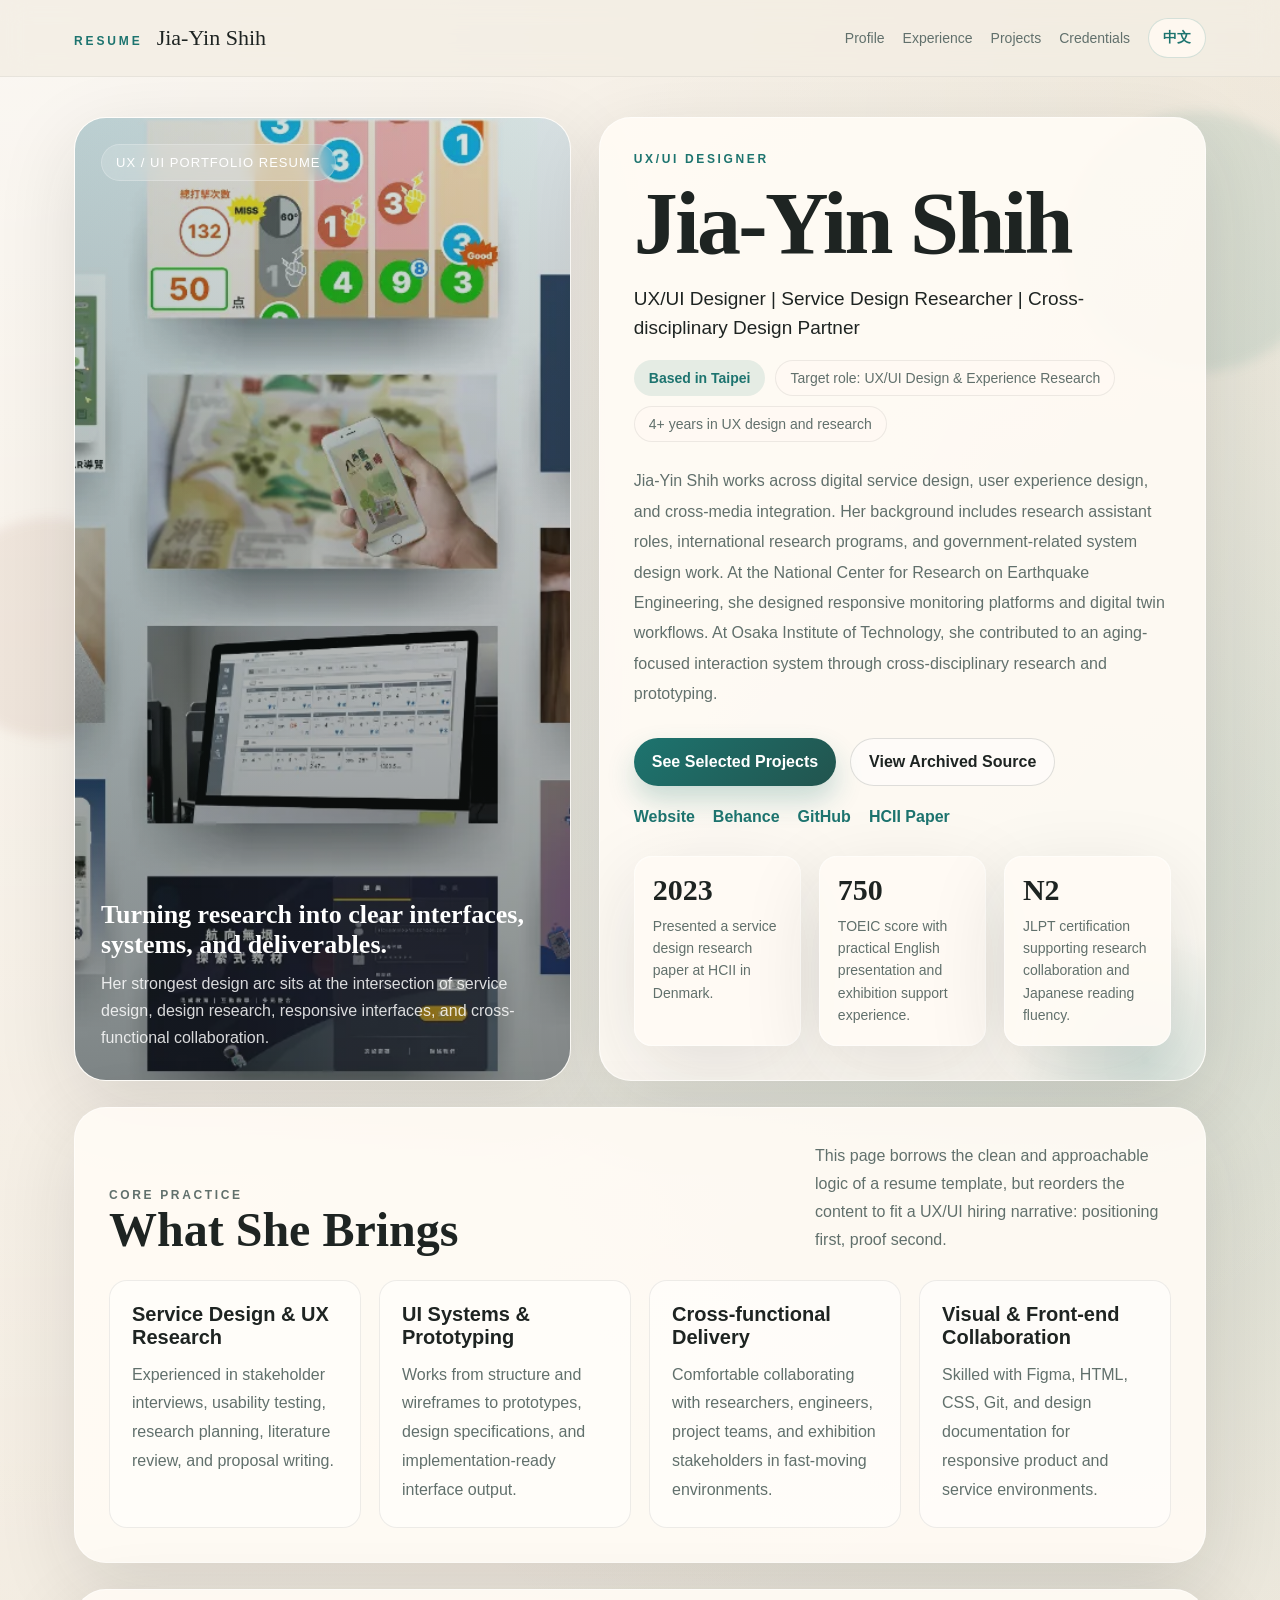
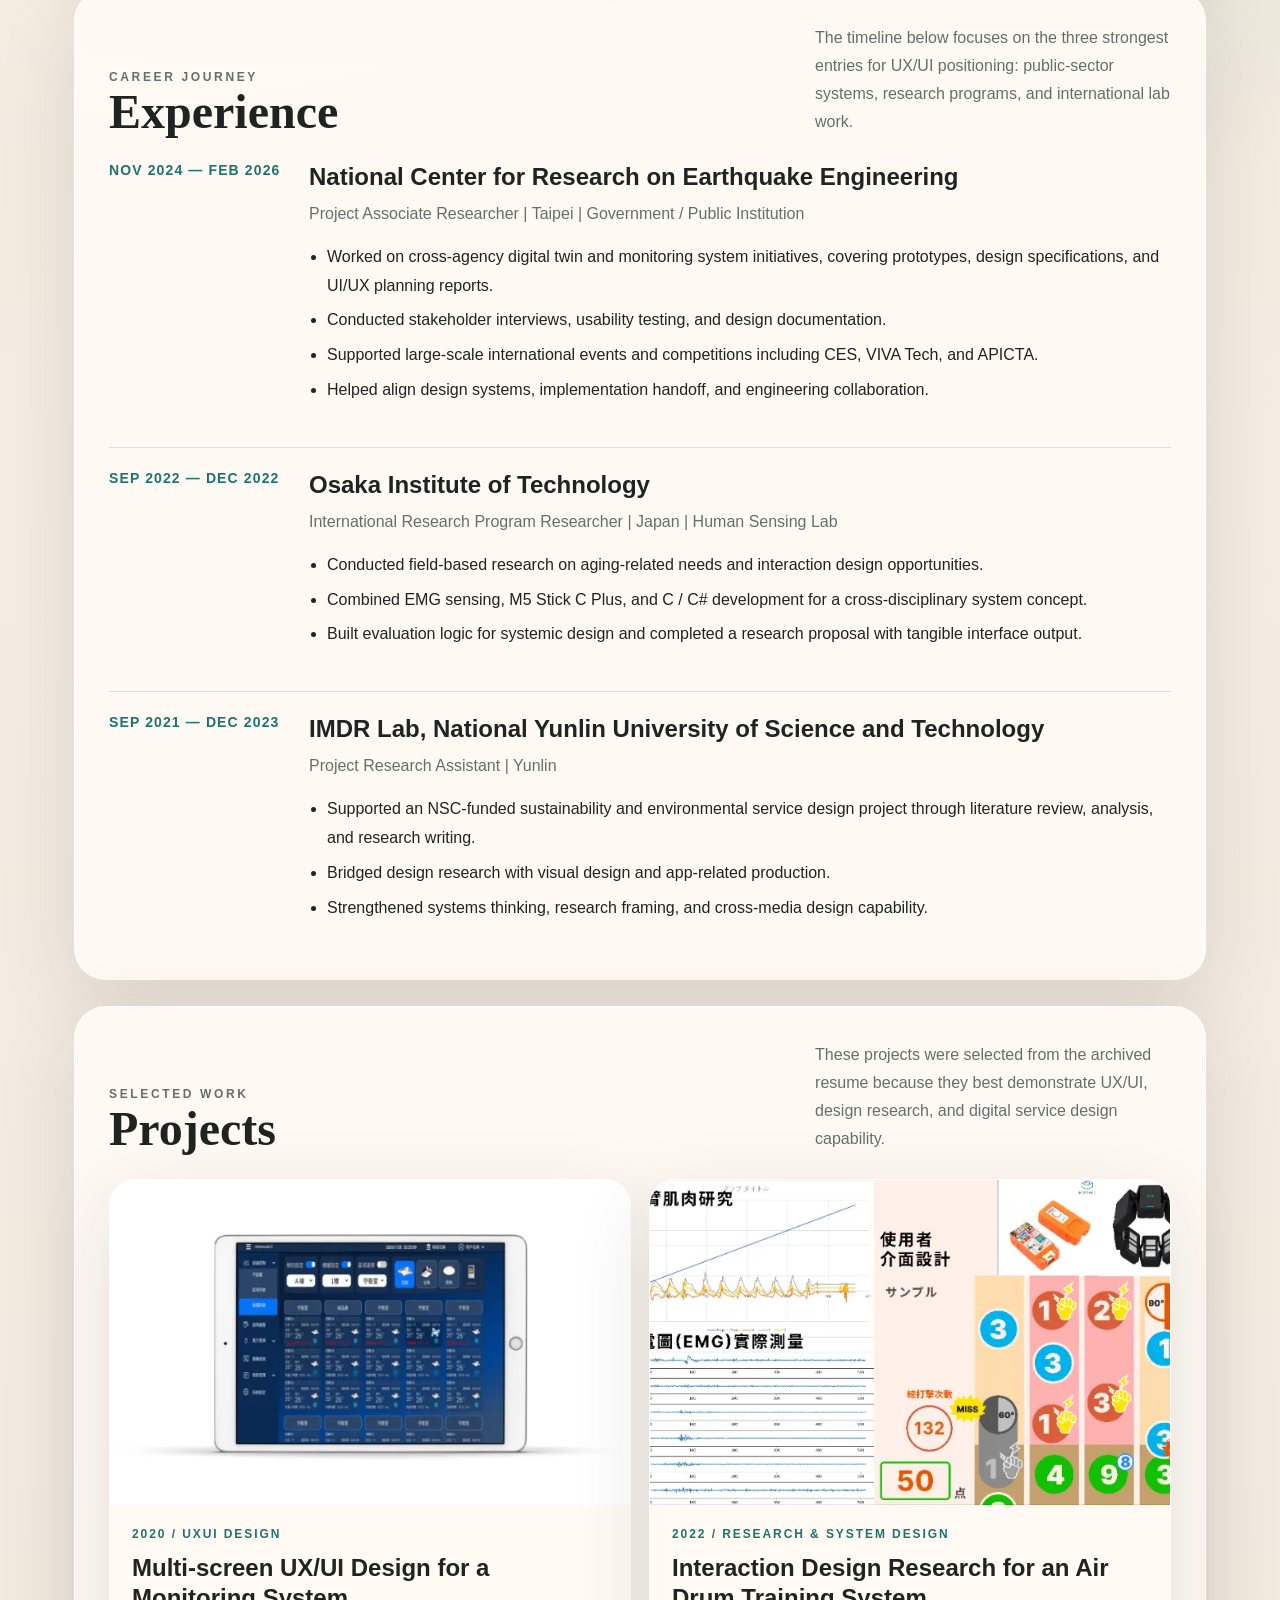
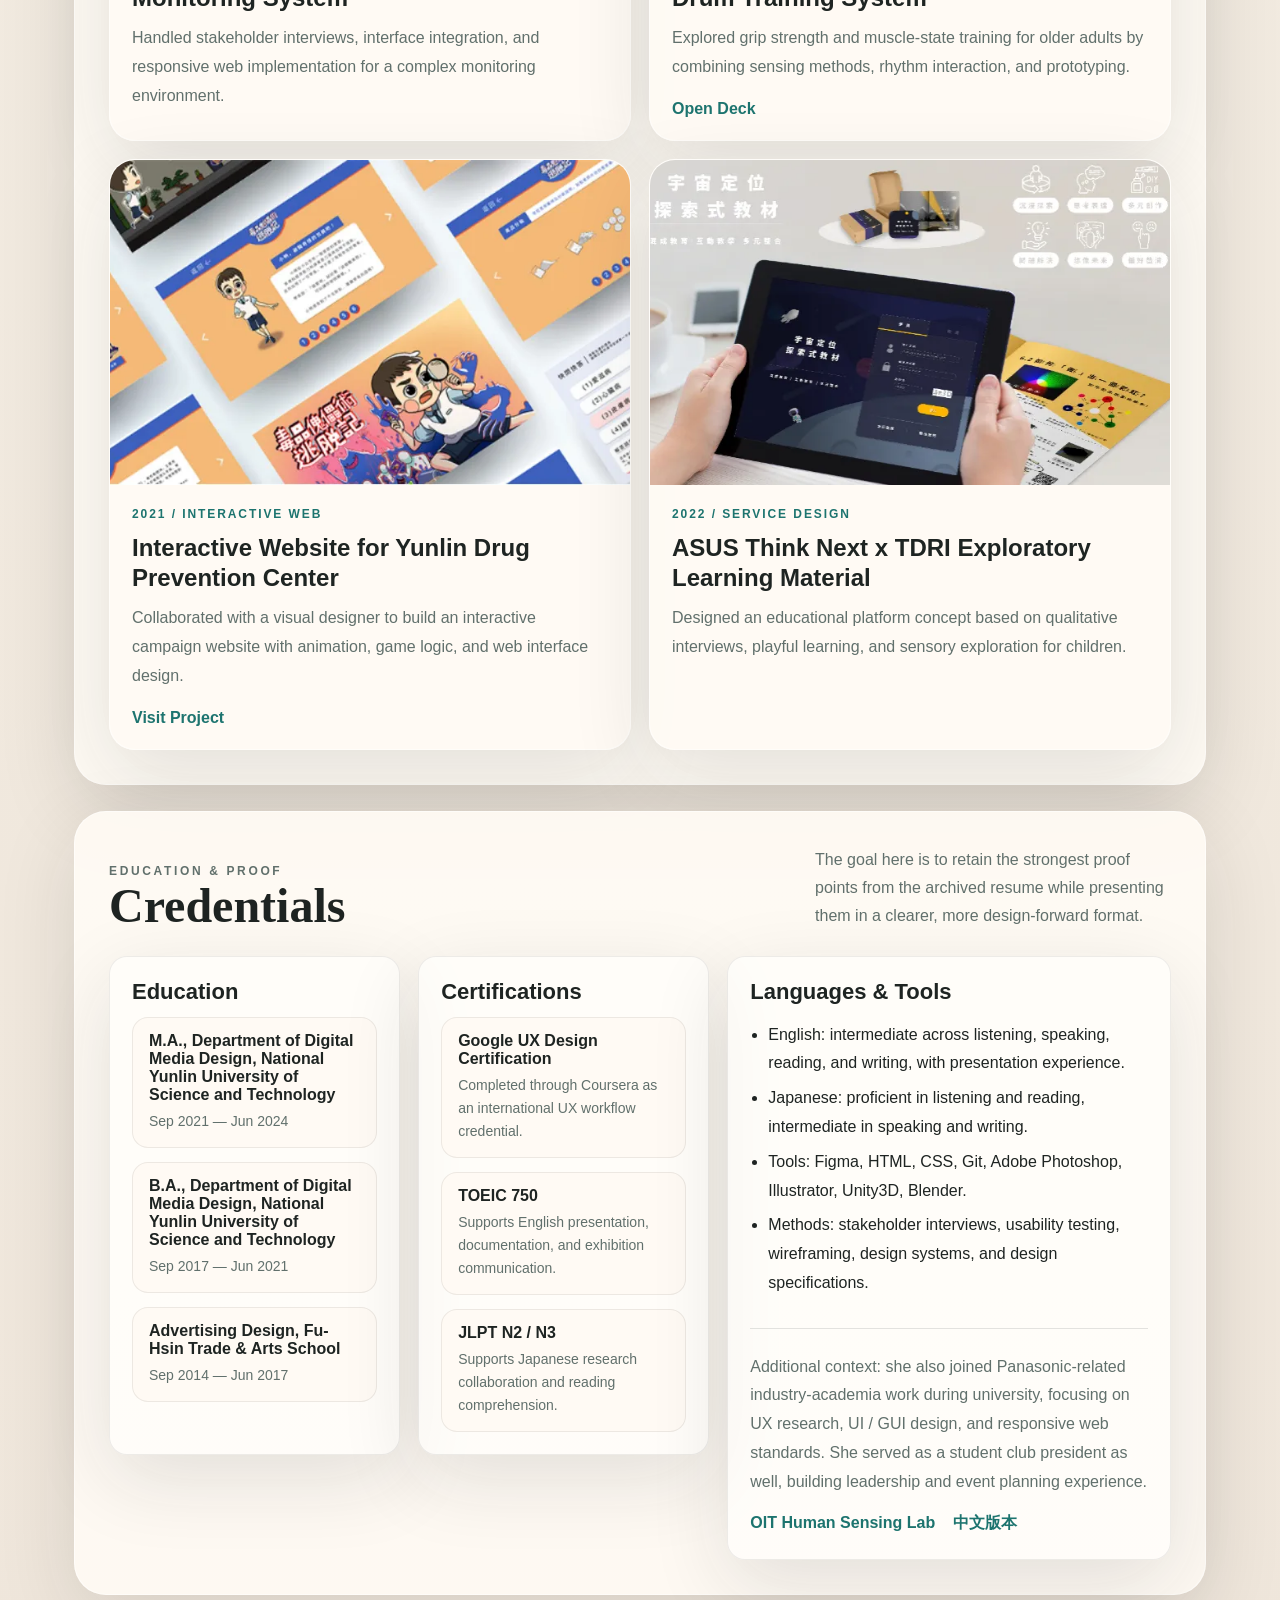
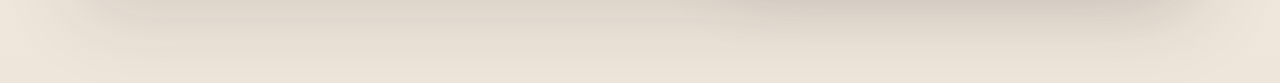
==== index-en.html @ fb62c907 "Initial commit Created from https://vercel.com/new" ====
﻿<!DOCTYPE html>
<html lang="en">
  <head>
    <meta charset="utf-8">
    <meta name="viewport" content="width=device-width, initial-scale=1">
    <meta name="description" content="Bilingual resume website for Jia-Yin Shih, focused on UX/UI design, service design research, and cross-functional delivery.">
    <title>Jia-Yin Shih | UX/UI Designer Resume</title>
    <link rel="stylesheet" href="./src/resume.css">
  </head>
  <body>
    <div class="page">
      <header class="site-nav">
        <div class="nav-inner">
          <div class="brand">
            <span class="brand-mark">Resume</span>
            <span class="brand-name">Jia-Yin Shih</span>
          </div>
          <nav class="nav-links" aria-label="Page Navigation">
            <a href="#profile">Profile</a>
            <a href="#experience">Experience</a>
            <a href="#projects">Projects</a>
            <a href="#credentials">Credentials</a>
            <a class="lang-link" href="./index.html">中文</a>
          </nav>
        </div>
      </header>

      <main class="page-main">
        <section class="hero" id="profile">
          <div class="hero-media animate-in">
            <span class="media-badge">UX / UI Portfolio Resume</span>
            <img src="./assets/images/profile-cover.webp" alt="Portfolio cover for Jia-Yin Shih">
            <div class="media-note">
              <strong>Turning research into clear interfaces, systems, and deliverables.</strong>
              <span>Her strongest design arc sits at the intersection of service design, design research, responsive interfaces, and cross-functional collaboration.</span>
            </div>
          </div>

          <div class="hero-card animate-in delay-1">
            <p class="eyebrow">UX/UI Designer</p>
            <h1 class="hero-title">Jia-Yin Shih</h1>
            <p class="hero-subtitle">UX/UI Designer | Service Design Researcher | Cross-disciplinary Design Partner</p>

            <div class="hero-meta">
              <span class="pill strong">Based in Taipei</span>
              <span class="pill">Target role: UX/UI Design & Experience Research</span>
              <span class="pill">4+ years in UX design and research</span>
            </div>

            <p class="hero-summary">
              Jia-Yin Shih works across digital service design, user experience design, and cross-media integration. Her background includes research assistant roles, international research programs, and government-related system design work. At the National Center for Research on Earthquake Engineering, she designed responsive monitoring platforms and digital twin workflows. At Osaka Institute of Technology, she contributed to an aging-focused interaction system through cross-disciplinary research and prototyping.
            </p>

            <div class="hero-actions">
              <a class="button" href="#projects">See Selected Projects</a>
              <a class="ghost-button" href="./raw/resume-source.html">View Archived Source</a>
            </div>

            <div class="hero-links">
              <a href="https://irishis-coming-up.webflow.io/" target="_blank" rel="noreferrer">Website</a>
              <a href="https://www.behance.net/billowinglight/" target="_blank" rel="noreferrer">Behance</a>
              <a href="https://github.com/JIAYIN-Shih" target="_blank" rel="noreferrer">GitHub</a>
              <a href="https://link.springer.com/chapter/10.1007/978-3-031-35989-7_3" target="_blank" rel="noreferrer">HCII Paper</a>
            </div>

            <div class="metric-grid">
              <article class="mini-card animate-in delay-1">
                <strong>2023</strong>
                <span>Presented a service design research paper at HCII in Denmark.</span>
              </article>
              <article class="mini-card animate-in delay-1">
                <strong>750</strong>
                <span>TOEIC score with practical English presentation and exhibition support experience.</span>
              </article>
              <article class="mini-card animate-in delay-1">
                <strong>N2</strong>
                <span>JLPT certification supporting research collaboration and Japanese reading fluency.</span>
              </article>
            </div>
          </div>
        </section>

        <section class="section-panel animate-in delay-1">
          <div class="section-head">
            <div>
              <p class="eyebrow">Core Practice</p>
              <h2>What She Brings</h2>
            </div>
            <p>This page borrows the clean and approachable logic of a resume template, but reorders the content to fit a UX/UI hiring narrative: positioning first, proof second.</p>
          </div>

          <div class="expertise-grid">
            <article class="expertise-item">
              <h3>Service Design & UX Research</h3>
              <p>Experienced in stakeholder interviews, usability testing, research planning, literature review, and proposal writing.</p>
            </article>
            <article class="expertise-item">
              <h3>UI Systems & Prototyping</h3>
              <p>Works from structure and wireframes to prototypes, design specifications, and implementation-ready interface output.</p>
            </article>
            <article class="expertise-item">
              <h3>Cross-functional Delivery</h3>
              <p>Comfortable collaborating with researchers, engineers, project teams, and exhibition stakeholders in fast-moving environments.</p>
            </article>
            <article class="expertise-item">
              <h3>Visual & Front-end Collaboration</h3>
              <p>Skilled with Figma, HTML, CSS, Git, and design documentation for responsive product and service environments.</p>
            </article>
          </div>
        </section>

        <section class="section-panel animate-in delay-1" id="experience">
          <div class="section-head">
            <div>
              <p class="eyebrow">Career Journey</p>
              <h2>Experience</h2>
            </div>
            <p>The timeline below focuses on the three strongest entries for UX/UI positioning: public-sector systems, research programs, and international lab work.</p>
          </div>

          <div class="timeline">
            <article class="timeline-item">
              <div class="timeline-period">Nov 2024 — Feb 2026</div>
              <div class="timeline-content">
                <h3>National Center for Research on Earthquake Engineering</h3>
                <div class="timeline-meta">Project Associate Researcher | Taipei | Government / Public Institution</div>
                <ul>
                  <li>Worked on cross-agency digital twin and monitoring system initiatives, covering prototypes, design specifications, and UI/UX planning reports.</li>
                  <li>Conducted stakeholder interviews, usability testing, and design documentation.</li>
                  <li>Supported large-scale international events and competitions including CES, VIVA Tech, and APICTA.</li>
                  <li>Helped align design systems, implementation handoff, and engineering collaboration.</li>
                </ul>
              </div>
            </article>

            <article class="timeline-item">
              <div class="timeline-period">Sep 2022 — Dec 2022</div>
              <div class="timeline-content">
                <h3>Osaka Institute of Technology</h3>
                <div class="timeline-meta">International Research Program Researcher | Japan | Human Sensing Lab</div>
                <ul>
                  <li>Conducted field-based research on aging-related needs and interaction design opportunities.</li>
                  <li>Combined EMG sensing, M5 Stick C Plus, and C / C# development for a cross-disciplinary system concept.</li>
                  <li>Built evaluation logic for systemic design and completed a research proposal with tangible interface output.</li>
                </ul>
              </div>
            </article>

            <article class="timeline-item">
              <div class="timeline-period">Sep 2021 — Dec 2023</div>
              <div class="timeline-content">
                <h3>IMDR Lab, National Yunlin University of Science and Technology</h3>
                <div class="timeline-meta">Project Research Assistant | Yunlin</div>
                <ul>
                  <li>Supported an NSC-funded sustainability and environmental service design project through literature review, analysis, and research writing.</li>
                  <li>Bridged design research with visual design and app-related production.</li>
                  <li>Strengthened systems thinking, research framing, and cross-media design capability.</li>
                </ul>
              </div>
            </article>
          </div>
        </section>

        <section class="section-panel animate-in delay-2" id="projects">
          <div class="section-head">
            <div>
              <p class="eyebrow">Selected Work</p>
              <h2>Projects</h2>
            </div>
            <p>These projects were selected from the archived resume because they best demonstrate UX/UI, design research, and digital service design capability.</p>
          </div>

          <div class="project-grid">
            <article class="project-card">
              <div class="project-image">
                <img src="./assets/images/project-monitoring-ux-ui.webp" alt="Monitoring system multi-screen UX/UI design">
              </div>
              <div class="project-body">
                <div class="project-kicker">2020 / UXUI Design</div>
                <h3>Multi-screen UX/UI Design for a Monitoring System</h3>
                <p>Handled stakeholder interviews, interface integration, and responsive web implementation for a complex monitoring environment.</p>
              </div>
            </article>

            <article class="project-card">
              <div class="project-image">
                <img src="./assets/images/project-air-drum-research.webp" alt="Air Drum research project">
              </div>
              <div class="project-body">
                <div class="project-kicker">2022 / Research & System Design</div>
                <h3>Interaction Design Research for an Air Drum Training System</h3>
                <p>Explored grip strength and muscle-state training for older adults by combining sensing methods, rhythm interaction, and prototyping.</p>
                <a class="project-link" href="https://docs.google.com/presentation/d/1hdqYt8zqAPA0TvAWFV2dl84czTdCts7oBnS_6r1ENME/edit?usp=sharing" target="_blank" rel="noreferrer">Open Deck</a>
              </div>
            </article>

            <article class="project-card">
              <div class="project-image">
                <img src="./assets/images/project-yunlin-interactive-web.webp" alt="Interactive anti-drug website design project">
              </div>
              <div class="project-body">
                <div class="project-kicker">2021 / Interactive Web</div>
                <h3>Interactive Website for Yunlin Drug Prevention Center</h3>
                <p>Collaborated with a visual designer to build an interactive campaign website with animation, game logic, and web interface design.</p>
                <a class="project-link" href="https://yunlindrug.github.io/yunlindrug/" target="_blank" rel="noreferrer">Visit Project</a>
              </div>
            </article>

            <article class="project-card">
              <div class="project-image">
                <img src="./assets/images/project-image-extra.webp" alt="ASUS Think Next service design project">
              </div>
              <div class="project-body">
                <div class="project-kicker">2022 / Service Design</div>
                <h3>ASUS Think Next x TDRI Exploratory Learning Material</h3>
                <p>Designed an educational platform concept based on qualitative interviews, playful learning, and sensory exploration for children.</p>
              </div>
            </article>
          </div>
        </section>

        <section class="section-panel animate-in delay-2" id="credentials">
          <div class="section-head">
            <div>
              <p class="eyebrow">Education & Proof</p>
              <h2>Credentials</h2>
            </div>
            <p>The goal here is to retain the strongest proof points from the archived resume while presenting them in a clearer, more design-forward format.</p>
          </div>

          <div class="bottom-grid">
            <div class="credentials-grid">
              <article class="credential-card">
                <h3>Education</h3>
                <div class="credential-list">
                  <div class="credential-line">
                    <strong>M.A., Department of Digital Media Design, National Yunlin University of Science and Technology</strong>
                    <span>Sep 2021 — Jun 2024</span>
                  </div>
                  <div class="credential-line">
                    <strong>B.A., Department of Digital Media Design, National Yunlin University of Science and Technology</strong>
                    <span>Sep 2017 — Jun 2021</span>
                  </div>
                  <div class="credential-line">
                    <strong>Advertising Design, Fu-Hsin Trade & Arts School</strong>
                    <span>Sep 2014 — Jun 2017</span>
                  </div>
                </div>
              </article>

              <article class="credential-card">
                <h3>Certifications</h3>
                <div class="credential-list">
                  <div class="credential-line">
                    <strong>Google UX Design Certification</strong>
                    <span>Completed through Coursera as an international UX workflow credential.</span>
                  </div>
                  <div class="credential-line">
                    <strong>TOEIC 750</strong>
                    <span>Supports English presentation, documentation, and exhibition communication.</span>
                  </div>
                  <div class="credential-line">
                    <strong>JLPT N2 / N3</strong>
                    <span>Supports Japanese research collaboration and reading comprehension.</span>
                  </div>
                </div>
              </article>
            </div>

            <article class="credential-card">
              <h3>Languages & Tools</h3>
              <ul>
                <li>English: intermediate across listening, speaking, reading, and writing, with presentation experience.</li>
                <li>Japanese: proficient in listening and reading, intermediate in speaking and writing.</li>
                <li>Tools: Figma, HTML, CSS, Git, Adobe Photoshop, Illustrator, Unity3D, Blender.</li>
                <li>Methods: stakeholder interviews, usability testing, wireframing, design systems, and design specifications.</li>
              </ul>

              <div class="footer-note">
                Additional context: she also joined Panasonic-related industry-academia work during university, focusing on UX research, UI / GUI design, and responsive web standards. She served as a student club president as well, building leadership and event planning experience.
                <div class="footer-links">
                  <a href="https://www.oit.ac.jp/laboratory/room/290" target="_blank" rel="noreferrer">OIT Human Sensing Lab</a>
                  <a href="./index.html">中文版本</a>
                </div>
              </div>
            </article>
          </div>
        </section>
      </main>
    </div>
  </body>
</html>
---- src/resume.css ----
:root {
  color-scheme: light;
  --bg: #f3ede3;
  --bg-deep: #e4d7c4;
  --surface: rgba(255, 251, 245, 0.92);
  --surface-strong: #fffaf3;
  --ink: #1e2422;
  --muted: #61706c;
  --line: rgba(30, 36, 34, 0.12);
  --accent: #1d746f;
  --accent-2: #9e5f42;
  --accent-soft: rgba(29, 116, 111, 0.11);
  --shadow: 0 24px 80px rgba(29, 36, 34, 0.12);
  --radius-xl: 32px;
  --radius-lg: 24px;
  --radius-md: 18px;
  --font-display: "Iowan Old Style", "Palatino Linotype", "Book Antiqua", Georgia, serif;
  --font-sans: "Aptos", "Segoe UI", "Noto Sans TC", "PingFang TC", sans-serif;
}

*,
*::before,
*::after {
  box-sizing: border-box;
}

html {
  scroll-behavior: smooth;
}

body {
  margin: 0;
  min-height: 100vh;
  color: var(--ink);
  font-family: var(--font-sans);
  background:
    radial-gradient(circle at top left, rgba(255, 255, 255, 0.72), transparent 36%),
    radial-gradient(circle at 85% 18%, rgba(29, 116, 111, 0.16), transparent 22%),
    linear-gradient(180deg, #efe4d3 0%, var(--bg) 42%, #efe6db 100%);
}

a {
  color: inherit;
  text-decoration: none;
}

img {
  display: block;
  max-width: 100%;
}

.page::before,
.page::after {
  content: "";
  position: fixed;
  inset: auto;
  border-radius: 999px;
  pointer-events: none;
  z-index: -1;
  filter: blur(6px);
}

.page::before {
  top: 112px;
  right: -48px;
  width: 260px;
  height: 260px;
  background: rgba(29, 116, 111, 0.1);
}

.page::after {
  left: -60px;
  bottom: 18%;
  width: 220px;
  height: 220px;
  background: rgba(158, 95, 66, 0.09);
}

.site-nav {
  position: sticky;
  top: 0;
  z-index: 20;
  backdrop-filter: blur(14px);
  background: rgba(243, 237, 227, 0.78);
  border-bottom: 1px solid rgba(30, 36, 34, 0.06);
}

.nav-inner {
  max-width: 1180px;
  margin: 0 auto;
  padding: 18px 24px;
  display: flex;
  align-items: center;
  justify-content: space-between;
  gap: 24px;
}

.brand {
  display: flex;
  align-items: baseline;
  gap: 14px;
  min-width: 0;
}

.brand-mark {
  font-size: 12px;
  letter-spacing: 0.24em;
  text-transform: uppercase;
  color: var(--accent);
  font-weight: 700;
}

.brand-name {
  font-family: var(--font-display);
  font-size: 22px;
  line-height: 1;
}

.nav-links {
  display: flex;
  align-items: center;
  gap: 18px;
  flex-wrap: wrap;
  justify-content: flex-end;
}

.nav-links a {
  color: var(--muted);
  font-size: 14px;
  transition: color 180ms ease, transform 180ms ease;
}

.nav-links a:hover {
  color: var(--accent);
  transform: translateY(-1px);
}

.lang-link {
  padding: 10px 14px;
  border-radius: 999px;
  border: 1px solid rgba(29, 116, 111, 0.18);
  background: rgba(255, 250, 243, 0.86);
  color: var(--accent) !important;
  font-weight: 700;
}

.page-main {
  max-width: 1180px;
  margin: 0 auto;
  padding: 40px 24px 88px;
}

.hero {
  display: grid;
  grid-template-columns: minmax(280px, 0.9fr) minmax(0, 1.1fr);
  gap: 28px;
  align-items: stretch;
}

.hero-media,
.hero-card,
.section-panel,
.project-card,
.mini-card,
.credential-card {
  background: var(--surface);
  border: 1px solid rgba(255, 255, 255, 0.55);
  box-shadow: var(--shadow);
}

.hero-media {
  position: relative;
  min-height: 620px;
  overflow: hidden;
  border-radius: var(--radius-xl);
}

.hero-media img {
  width: 100%;
  height: 100%;
  object-fit: cover;
  filter: saturate(0.88) contrast(1.02);
  transform: scale(1.03);
}

.hero-media::after {
  content: "";
  position: absolute;
  inset: 0;
  background:
    linear-gradient(180deg, rgba(26, 32, 30, 0.08), rgba(26, 32, 30, 0.52)),
    linear-gradient(135deg, rgba(29, 116, 111, 0.16), transparent 62%);
}

.media-badge,
.media-note {
  position: absolute;
  z-index: 1;
  color: #fff;
}

.media-badge {
  top: 26px;
  left: 26px;
  padding: 10px 14px;
  border-radius: 999px;
  background: rgba(255, 255, 255, 0.16);
  border: 1px solid rgba(255, 255, 255, 0.22);
  backdrop-filter: blur(10px);
  font-size: 13px;
  letter-spacing: 0.08em;
  text-transform: uppercase;
}

.media-note {
  left: 26px;
  right: 26px;
  bottom: 28px;
}

.media-note strong {
  display: block;
  font-family: var(--font-display);
  font-size: 26px;
  font-weight: 600;
}

.media-note span {
  display: block;
  margin-top: 10px;
  color: rgba(255, 255, 255, 0.84);
  line-height: 1.7;
}

.hero-card {
  display: flex;
  flex-direction: column;
  border-radius: var(--radius-xl);
  padding: 34px;
  overflow: hidden;
  position: relative;
}

.hero-card::before {
  content: "";
  position: absolute;
  inset: auto -80px -120px auto;
  width: 280px;
  height: 280px;
  border-radius: 999px;
  background: radial-gradient(circle, rgba(29, 116, 111, 0.18), transparent 68%);
}

.eyebrow {
  margin: 0 0 16px;
  font-size: 12px;
  font-weight: 700;
  letter-spacing: 0.22em;
  text-transform: uppercase;
  color: var(--accent);
}

.hero-title {
  margin: 0;
  font-family: var(--font-display);
  font-size: clamp(52px, 7vw, 88px);
  line-height: 0.95;
  font-weight: 600;
  letter-spacing: -0.03em;
}

.hero-subtitle {
  margin: 18px 0 0;
  font-size: 19px;
  line-height: 1.55;
  color: var(--ink);
  max-width: 48ch;
}

.hero-meta {
  display: flex;
  flex-wrap: wrap;
  gap: 10px;
  margin: 18px 0 0;
}

.pill {
  padding: 9px 14px;
  border-radius: 999px;
  background: rgba(255, 250, 243, 0.92);
  border: 1px solid rgba(30, 36, 34, 0.08);
  color: var(--muted);
  font-size: 14px;
}

.pill.strong {
  background: var(--accent-soft);
  color: var(--accent);
  border-color: transparent;
  font-weight: 700;
}

.hero-summary {
  margin: 24px 0 0;
  color: var(--muted);
  line-height: 1.9;
  font-size: 16px;
}

.hero-actions {
  display: flex;
  flex-wrap: wrap;
  gap: 14px;
  margin-top: 28px;
}

.button,
.ghost-button {
  display: inline-flex;
  align-items: center;
  justify-content: center;
  min-height: 48px;
  padding: 0 18px;
  border-radius: 999px;
  font-weight: 700;
  transition: transform 180ms ease, box-shadow 180ms ease, background-color 180ms ease;
}

.button {
  color: #fff;
  background: linear-gradient(135deg, var(--accent), #22544e);
  box-shadow: 0 14px 28px rgba(29, 116, 111, 0.24);
}

.ghost-button {
  color: var(--ink);
  border: 1px solid rgba(30, 36, 34, 0.14);
  background: rgba(255, 255, 255, 0.48);
}

.button:hover,
.ghost-button:hover {
  transform: translateY(-2px);
}

.hero-links {
  display: flex;
  flex-wrap: wrap;
  gap: 12px 18px;
  margin-top: 22px;
}

.hero-links a {
  color: var(--accent);
  font-weight: 700;
}

.hero-links a:hover {
  color: var(--accent-2);
}

.metric-grid,
.expertise-grid,
.project-grid,
.bottom-grid,
.credentials-grid {
  display: grid;
  gap: 18px;
}

.metric-grid {
  margin-top: 30px;
  grid-template-columns: repeat(3, minmax(0, 1fr));
}

.mini-card {
  border-radius: var(--radius-md);
  padding: 18px;
}

.mini-card strong {
  display: block;
  font-family: var(--font-display);
  font-size: 30px;
  font-weight: 600;
  line-height: 1;
}

.mini-card span {
  display: block;
  margin-top: 10px;
  color: var(--muted);
  line-height: 1.6;
  font-size: 14px;
}

.section-panel {
  margin-top: 26px;
  border-radius: var(--radius-xl);
  padding: 34px;
}

.section-head {
  display: flex;
  align-items: end;
  justify-content: space-between;
  gap: 20px;
  margin-bottom: 26px;
}

.section-head h2 {
  margin: 0;
  font-family: var(--font-display);
  font-size: clamp(34px, 4vw, 48px);
  line-height: 1;
  font-weight: 600;
}

.section-head p {
  margin: 0;
  max-width: 40ch;
  color: var(--muted);
  line-height: 1.75;
}

.expertise-grid {
  grid-template-columns: repeat(4, minmax(0, 1fr));
}

.expertise-item {
  padding: 22px;
  border-radius: var(--radius-md);
  background: rgba(255, 255, 255, 0.54);
  border: 1px solid rgba(30, 36, 34, 0.08);
}

.expertise-item h3 {
  margin: 0 0 12px;
  font-size: 20px;
}

.expertise-item p {
  margin: 0;
  color: var(--muted);
  line-height: 1.8;
}

.timeline {
  display: grid;
  gap: 20px;
}

.timeline-item {
  display: grid;
  grid-template-columns: 180px minmax(0, 1fr);
  gap: 20px;
  padding: 22px 0;
  border-top: 1px solid var(--line);
}

.timeline-item:first-child {
  padding-top: 0;
  border-top: 0;
}

.timeline-period {
  color: var(--accent);
  font-size: 14px;
  font-weight: 700;
  letter-spacing: 0.08em;
  text-transform: uppercase;
}

.timeline-content h3 {
  margin: 0;
  font-size: 24px;
  line-height: 1.25;
}

.timeline-meta {
  margin-top: 8px;
  color: var(--muted);
  line-height: 1.7;
}

.timeline-content ul,
.credential-card ul {
  margin: 16px 0 0;
  padding-left: 18px;
}

.timeline-content li,
.credential-card li {
  line-height: 1.8;
  color: var(--ink);
}

.timeline-content li + li,
.credential-card li + li {
  margin-top: 6px;
}

.project-grid {
  grid-template-columns: repeat(2, minmax(0, 1fr));
}

.project-card {
  overflow: hidden;
  border-radius: 26px;
}

.project-image {
  aspect-ratio: 16 / 10;
  overflow: hidden;
}

.project-image img {
  width: 100%;
  height: 100%;
  object-fit: cover;
  transition: transform 280ms ease;
}

.project-card:hover .project-image img {
  transform: scale(1.04);
}

.project-body {
  padding: 22px;
}

.project-kicker {
  color: var(--accent);
  font-size: 12px;
  font-weight: 700;
  letter-spacing: 0.16em;
  text-transform: uppercase;
}

.project-body h3 {
  margin: 12px 0 10px;
  font-size: 24px;
  line-height: 1.28;
}

.project-body p {
  margin: 0;
  color: var(--muted);
  line-height: 1.8;
}

.project-link {
  display: inline-flex;
  margin-top: 18px;
  color: var(--accent);
  font-weight: 700;
}

.project-link:hover {
  color: var(--accent-2);
}

.bottom-grid {
  grid-template-columns: 1.15fr 0.85fr;
  align-items: start;
}

.credentials-grid {
  grid-template-columns: repeat(2, minmax(0, 1fr));
}

.credential-card {
  padding: 22px;
  border-radius: var(--radius-md);
  background: rgba(255, 255, 255, 0.54);
  border: 1px solid rgba(30, 36, 34, 0.08);
}

.credential-card h3 {
  margin: 0 0 12px;
  font-size: 22px;
}

.credential-card p {
  margin: 0;
  color: var(--muted);
  line-height: 1.75;
}

.credential-list {
  display: grid;
  gap: 14px;
}

.credential-line {
  padding: 14px 16px;
  border-radius: 16px;
  background: rgba(255, 250, 243, 0.88);
  border: 1px solid rgba(30, 36, 34, 0.08);
}

.credential-line strong {
  display: block;
  font-size: 16px;
}

.credential-line span {
  display: block;
  margin-top: 6px;
  color: var(--muted);
  line-height: 1.65;
  font-size: 14px;
}

.footer-note {
  margin-top: 30px;
  padding: 24px 0 0;
  border-top: 1px solid var(--line);
  color: var(--muted);
  line-height: 1.8;
}

.footer-links {
  display: flex;
  flex-wrap: wrap;
  gap: 14px 18px;
  margin-top: 12px;
}

.footer-links a {
  color: var(--accent);
  font-weight: 700;
}

.footer-links a:hover {
  color: var(--accent-2);
}

.animate-in {
  animation: fade-up 520ms ease both;
}

.animate-in.delay-1 {
  animation-delay: 80ms;
}

.animate-in.delay-2 {
  animation-delay: 140ms;
}

@keyframes fade-up {
  from {
    opacity: 0;
    transform: translateY(18px);
  }

  to {
    opacity: 1;
    transform: translateY(0);
  }
}

@media (max-width: 1040px) {
  .hero,
  .bottom-grid,
  .timeline-item {
    grid-template-columns: 1fr;
  }

  .expertise-grid,
  .metric-grid,
  .project-grid,
  .credentials-grid {
    grid-template-columns: repeat(2, minmax(0, 1fr));
  }

  .hero-media {
    min-height: 420px;
  }

  .timeline-period {
    font-size: 13px;
  }
}

@media (max-width: 720px) {
  .nav-inner,
  .page-main {
    padding-left: 18px;
    padding-right: 18px;
  }

  .nav-inner {
    align-items: flex-start;
    flex-direction: column;
  }

  .nav-links {
    justify-content: flex-start;
  }

  .hero-card,
  .section-panel {
    padding: 24px;
  }

  .hero-title {
    font-size: 48px;
  }

  .hero-subtitle {
    font-size: 17px;
  }

  .expertise-grid,
  .metric-grid,
  .project-grid,
  .credentials-grid {
    grid-template-columns: 1fr;
  }

  .section-head {
    align-items: flex-start;
    flex-direction: column;
  }

  .media-note strong {
    font-size: 22px;
  }
}

@media print {
  .site-nav,
  .hero-actions,
  .lang-link {
    display: none !important;
  }

  body {
    background: #fff;
  }

  .page::before,
  .page::after {
    display: none;
  }

  .page-main {
    max-width: none;
    padding: 0;
  }

  .hero,
  .bottom-grid,
  .timeline-item,
  .project-grid,
  .credentials-grid,
  .metric-grid,
  .expertise-grid {
    grid-template-columns: 1fr;
  }

  .hero-media,
  .hero-card,
  .section-panel,
  .project-card,
  .mini-card,
  .credential-card {
    box-shadow: none;
    border: 1px solid #d5d5d5;
    background: #fff;
  }
}
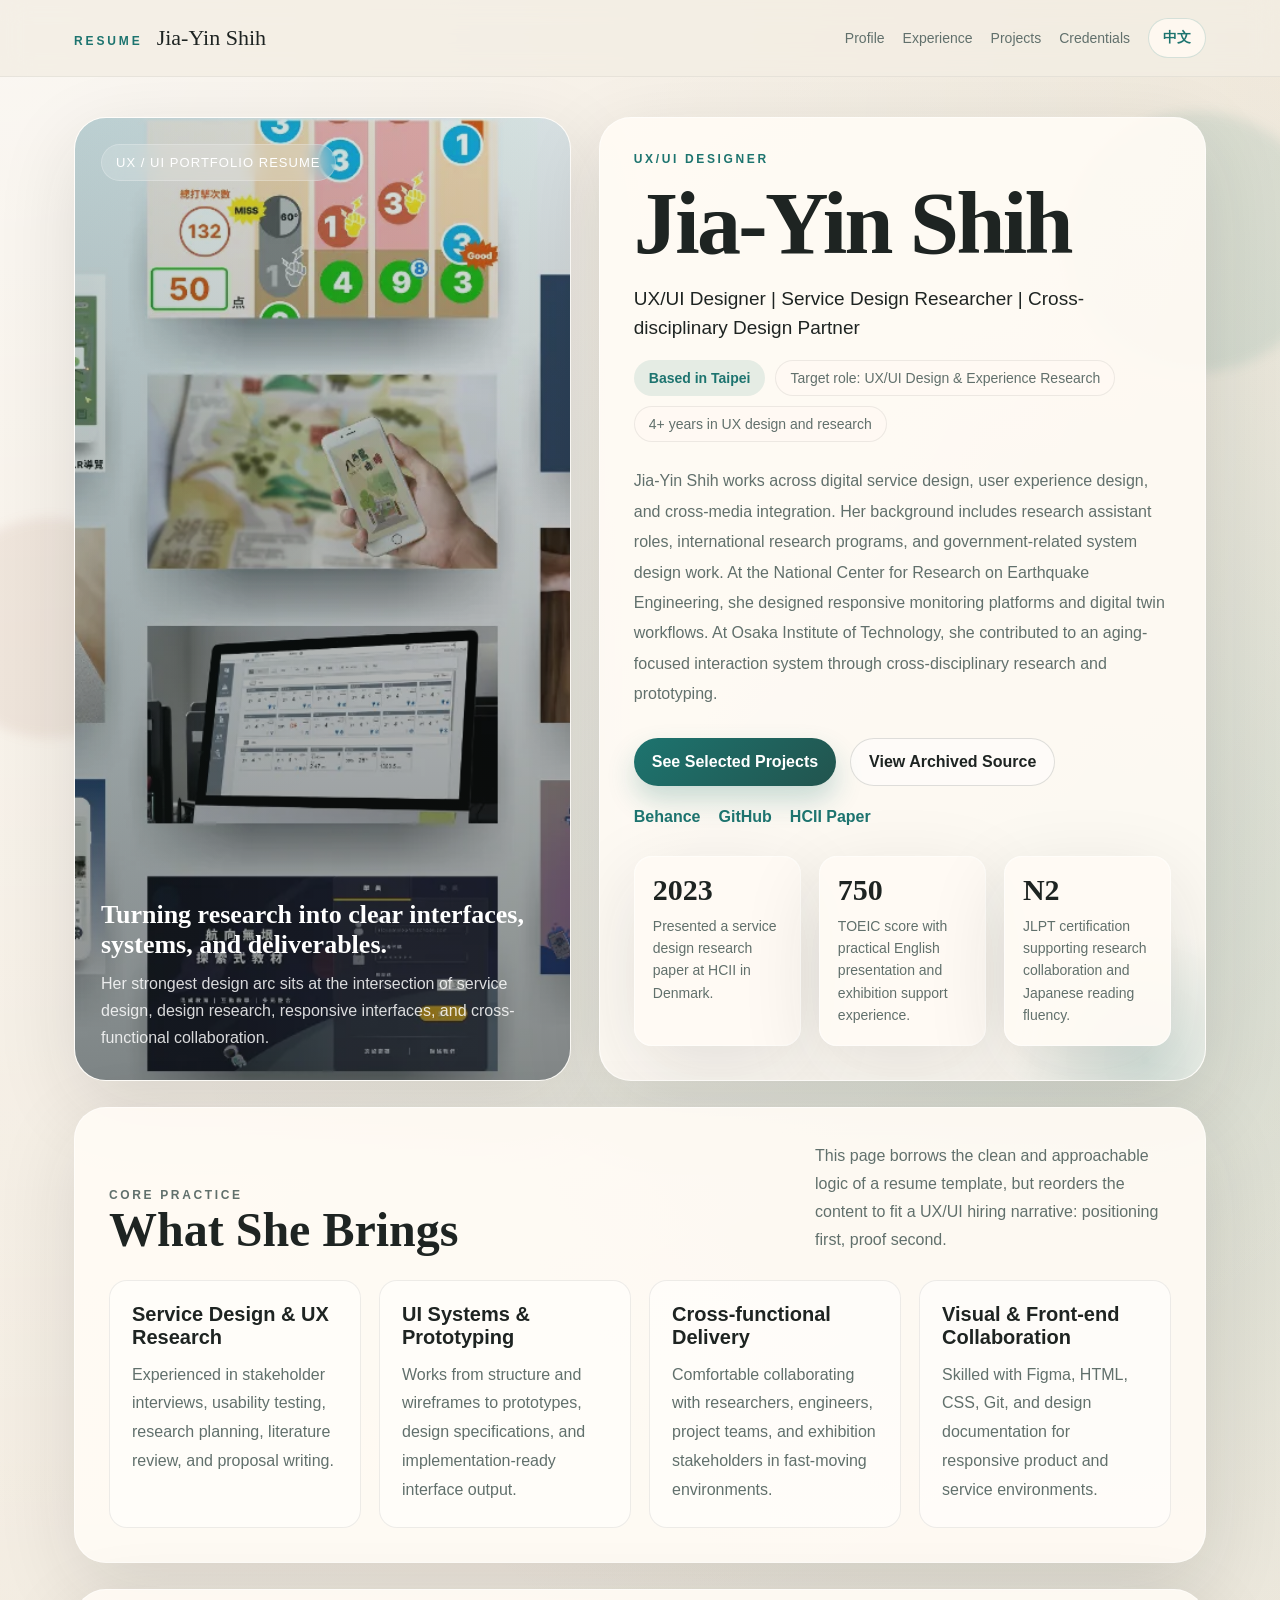
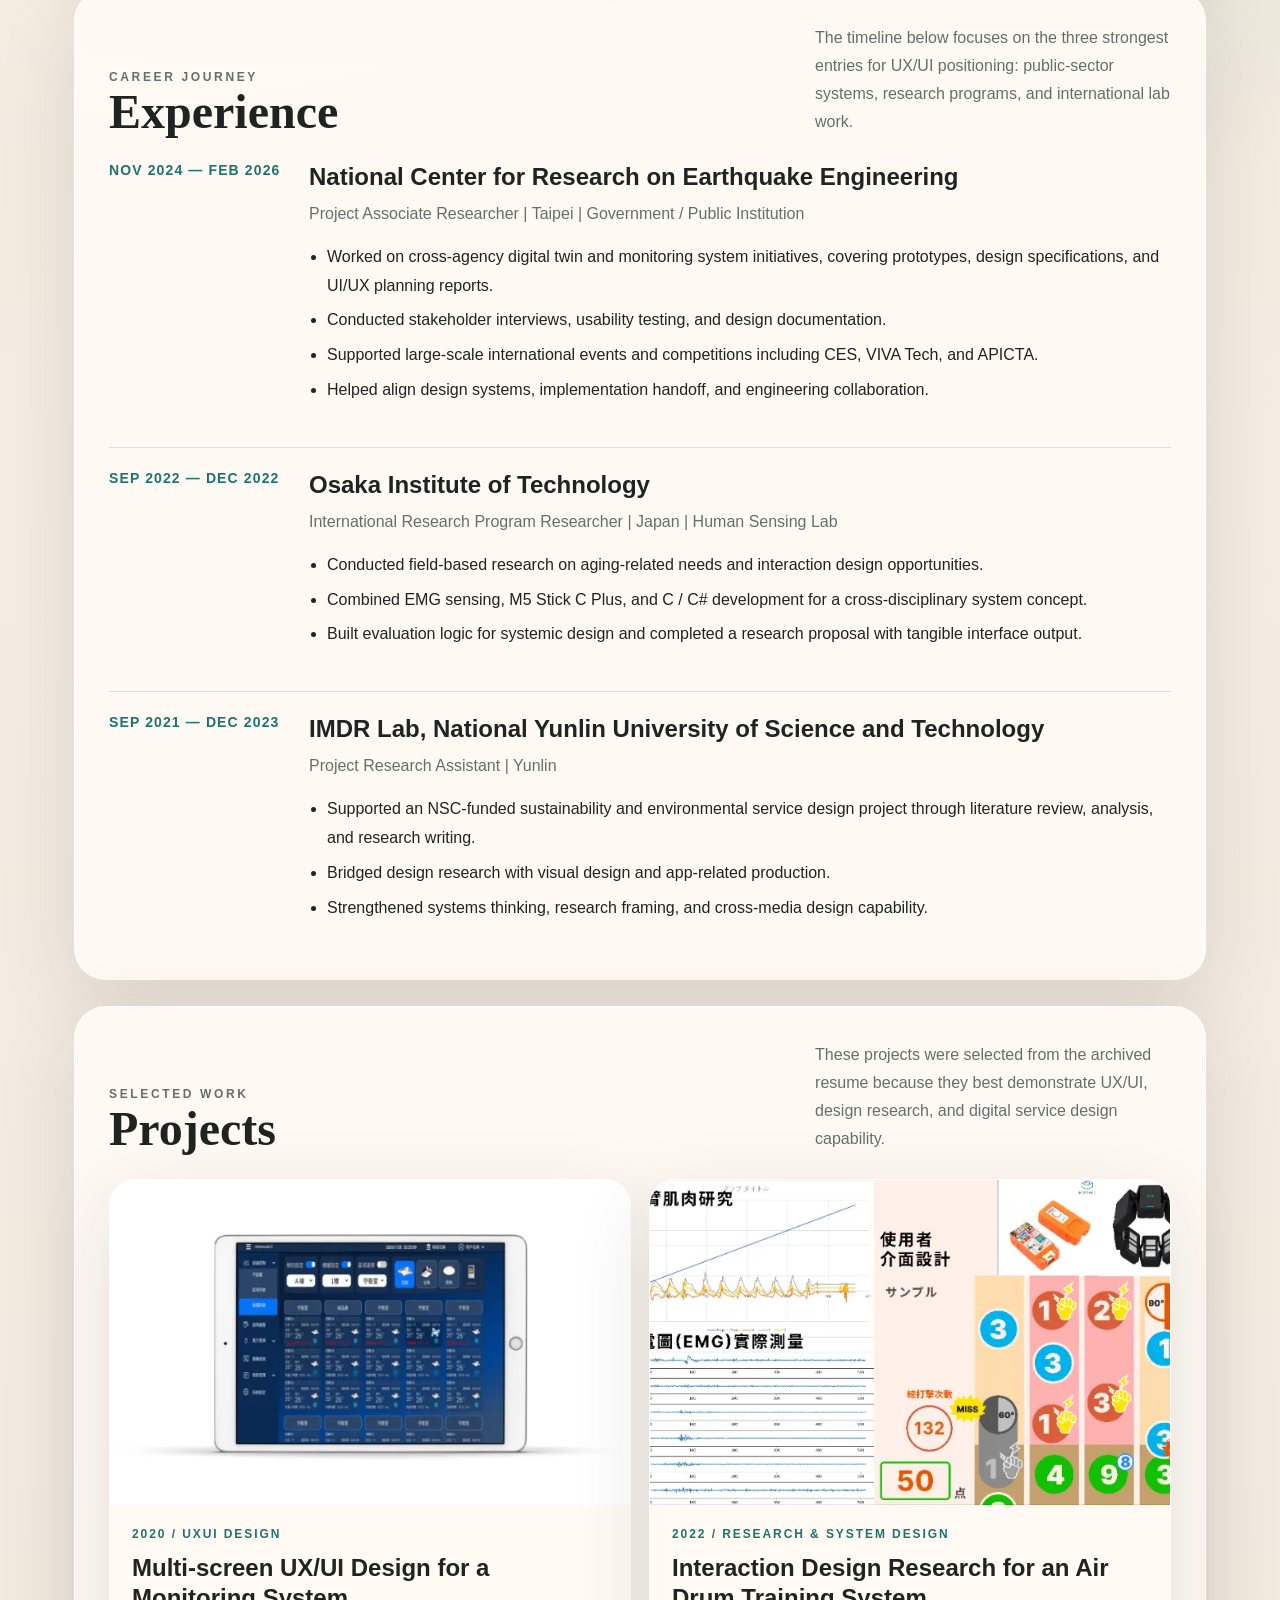
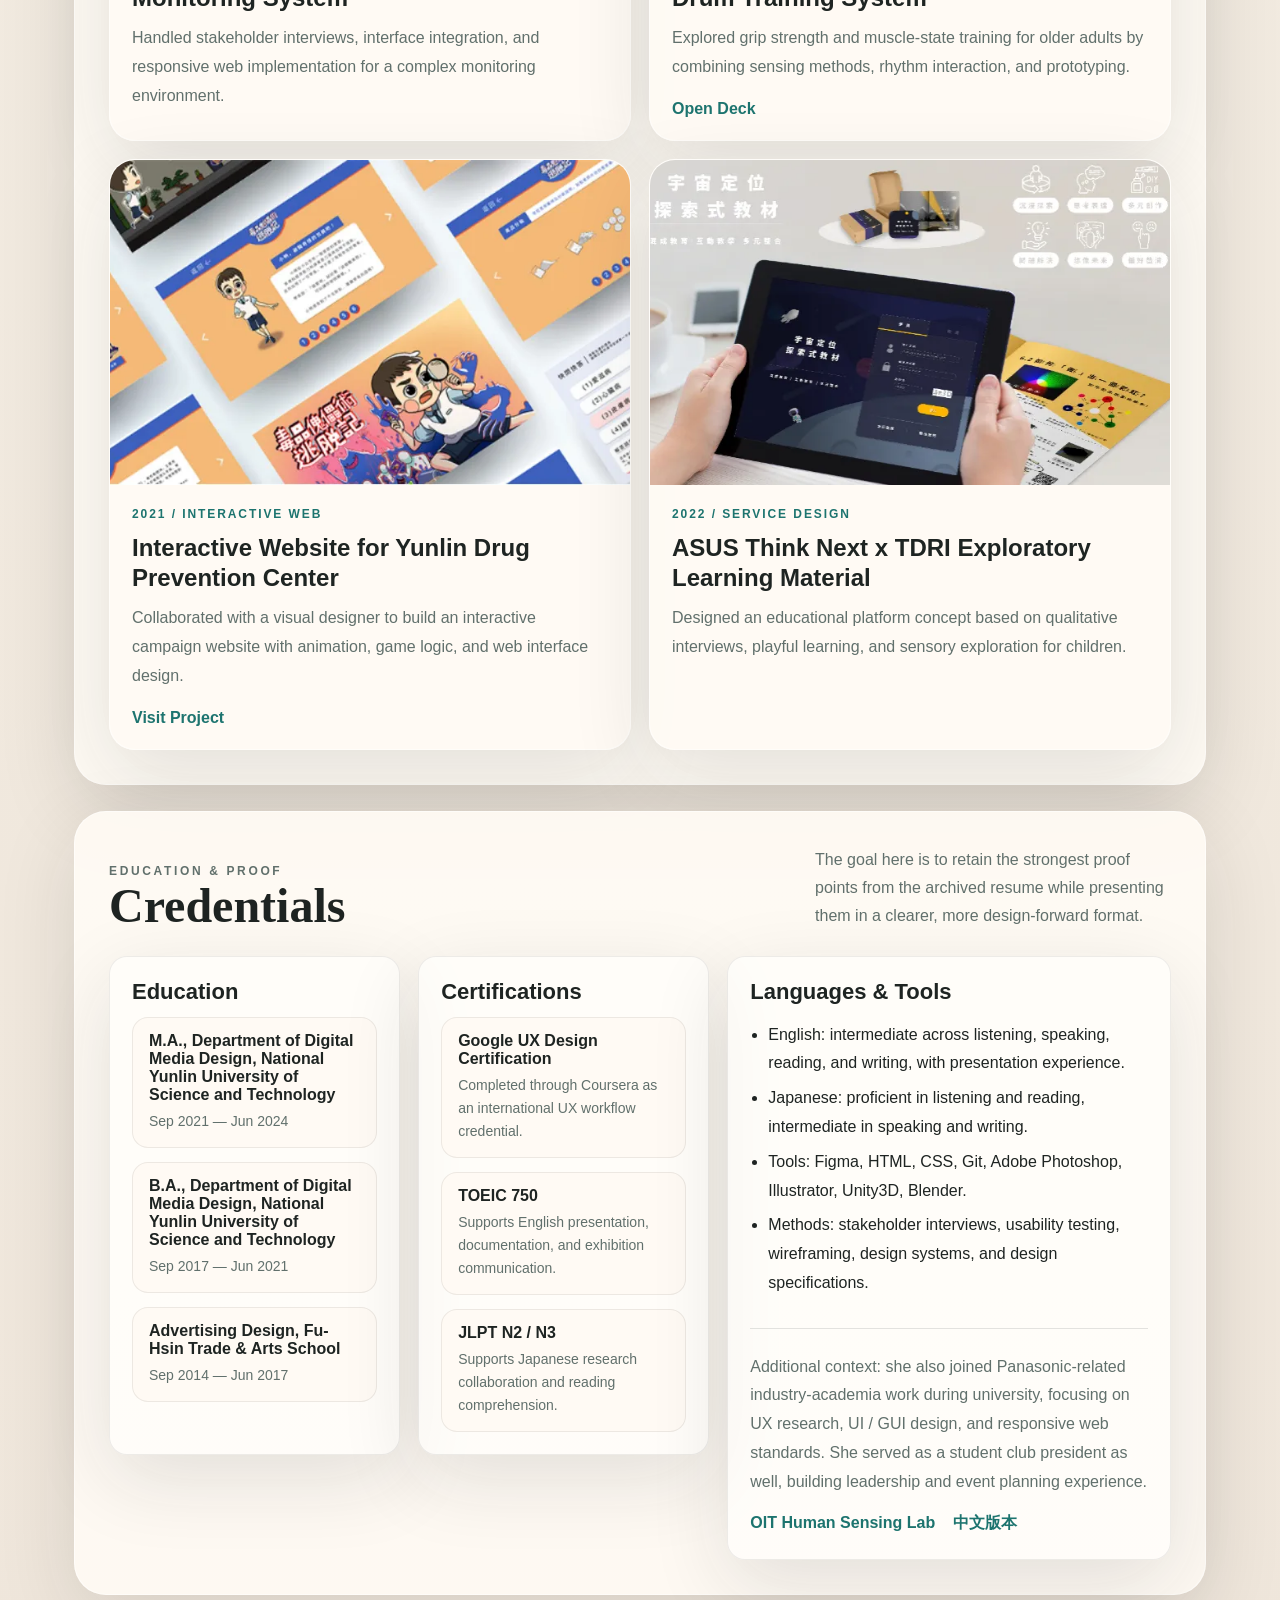
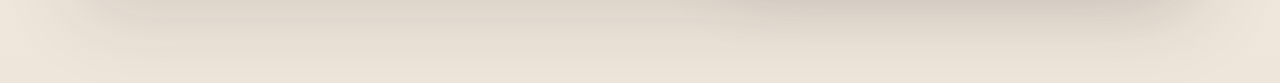
==== commit 42a5a193: "Update index-en.html" ====
--- a/index-en.html
+++ b/index-en.html
@@ -57,9 +57,8 @@
             </div>
 
             <div class="hero-links">
-              <a href="https://irishis-coming-up.webflow.io/" target="_blank" rel="noreferrer">Website</a>
               <a href="https://www.behance.net/billowinglight/" target="_blank" rel="noreferrer">Behance</a>
-              <a href="https://github.com/JIAYIN-Shih" target="_blank" rel="noreferrer">GitHub</a>
+              <a href="https://github.com/JiaYinshih" target="_blank" rel="noreferrer">GitHub</a>
               <a href="https://link.springer.com/chapter/10.1007/978-3-031-35989-7_3" target="_blank" rel="noreferrer">HCII Paper</a>
             </div>
 
@@ -190,7 +189,7 @@
                 <div class="project-kicker">2022 / Research & System Design</div>
                 <h3>Interaction Design Research for an Air Drum Training System</h3>
                 <p>Explored grip strength and muscle-state training for older adults by combining sensing methods, rhythm interaction, and prototyping.</p>
-                <a class="project-link" href="https://docs.google.com/presentation/d/1hdqYt8zqAPA0TvAWFV2dl84czTdCts7oBnS_6r1ENME/edit?usp=sharing" target="_blank" rel="noreferrer">Open Deck</a>
+                <a class="project-link" href="https://docs.google.com/presentation/d/1HRM1MDwsDtq9emjHAzPKrhvN0O8iZyke/edit?usp=drive_link&ouid=109670991068246178965&rtpof=true&sd=true" target="_blank" rel="noreferrer">Open Deck</a>
               </div>
             </article>
 
